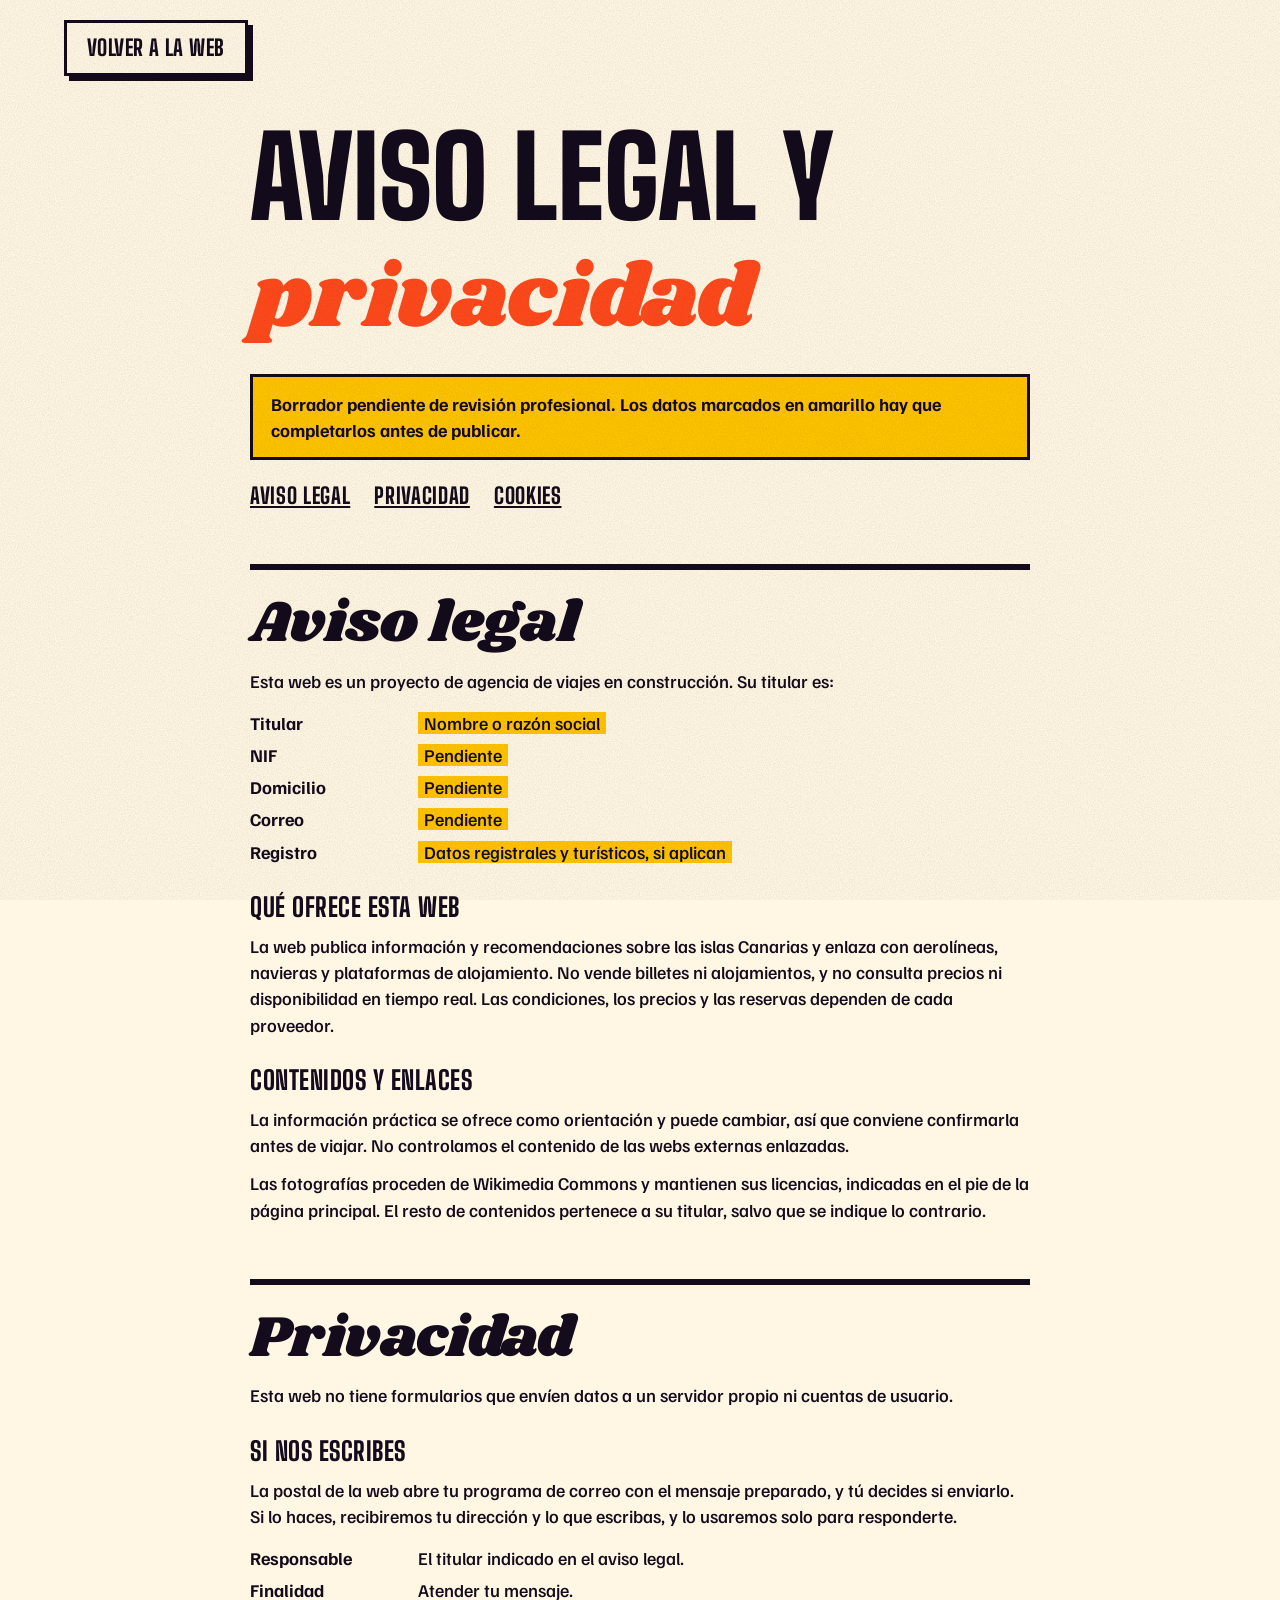
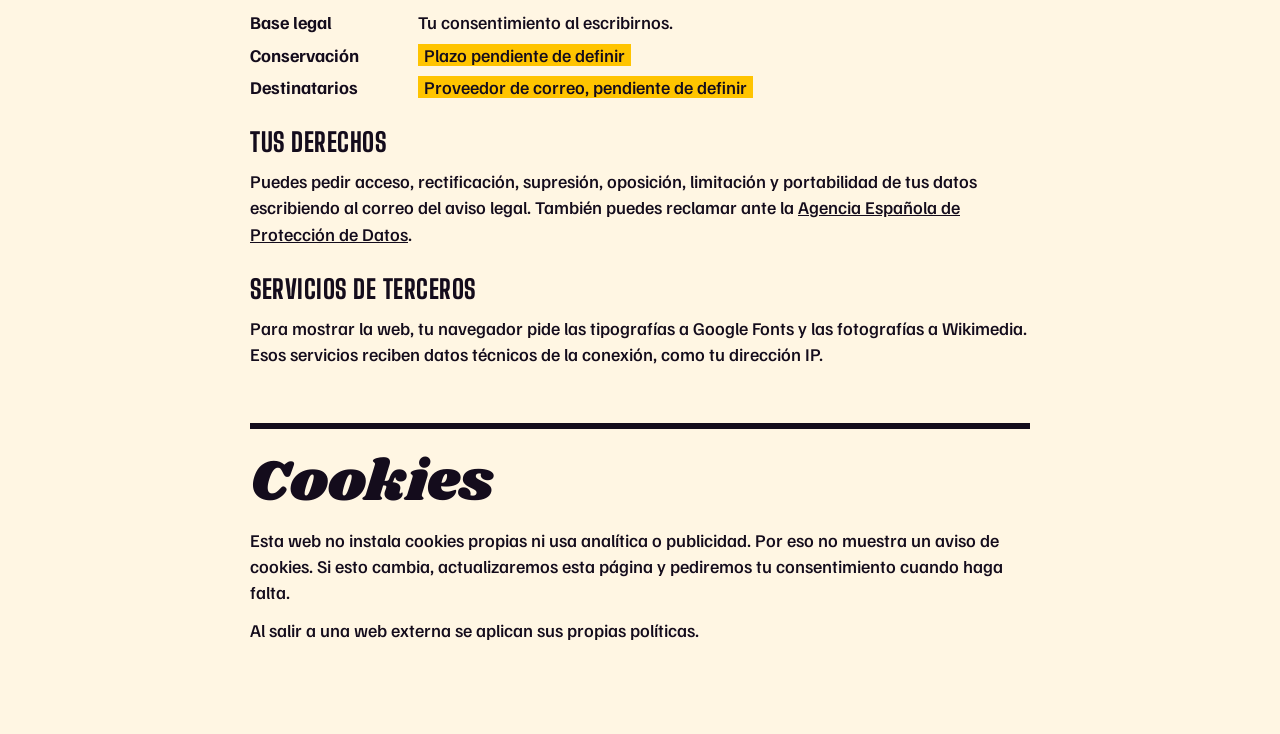
==== legal.html @ 8bdcc8be "Publicar web" ====
<!doctype html>
<html lang="es">
  <head>
    <meta charset="utf-8" />
    <meta name="viewport" content="width=device-width, initial-scale=1" />
    <meta name="theme-color" content="#ffc400" />
    <meta name="robots" content="noindex" />
    <meta name="description" content="Aviso legal, política de privacidad y uso de cookies de la web." />
    <title>Aviso legal y privacidad — Canarias</title>
    <link rel="preconnect" href="https://fonts.googleapis.com" />
    <link rel="preconnect" href="https://fonts.gstatic.com" crossorigin />
    <link href="https://fonts.googleapis.com/css2?family=Big+Shoulders+Display:wght@700;800;900&family=Familjen+Grotesk:wght@400;500;700&family=Shrikhand&display=swap" rel="stylesheet" />
    <link rel="stylesheet" href="styles.css" />
  </head>
  <body class="legal">
    <header class="legal-head">
      <a class="stamp-btn" href="index.html">Volver a la web</a>
    </header>

    <main class="legal-main">
      <h1>Aviso legal y <em>privacidad</em></h1>
      <p class="legal-draft">Borrador pendiente de revisión profesional. Los datos marcados en amarillo hay que completarlos antes de publicar.</p>

      <nav aria-label="En esta página">
        <ul class="legal-index">
          <li><a href="#aviso-legal">Aviso legal</a></li>
          <li><a href="#privacidad">Privacidad</a></li>
          <li><a href="#cookies">Cookies</a></li>
        </ul>
      </nav>

      <section id="aviso-legal">
        <h2>Aviso legal</h2>
        <p>Esta web es un proyecto de agencia de viajes en construcción. Su titular es:</p>
        <dl>
          <dt>Titular</dt><dd><mark>Nombre o razón social</mark></dd>
          <dt>NIF</dt><dd><mark>Pendiente</mark></dd>
          <dt>Domicilio</dt><dd><mark>Pendiente</mark></dd>
          <dt>Correo</dt><dd><mark>Pendiente</mark></dd>
          <dt>Registro</dt><dd><mark>Datos registrales y turísticos, si aplican</mark></dd>
        </dl>
        <h3>Qué ofrece esta web</h3>
        <p>La web publica información y recomendaciones sobre las islas Canarias y enlaza con aerolíneas, navieras y plataformas de alojamiento. No vende billetes ni alojamientos, y no consulta precios ni disponibilidad en tiempo real. Las condiciones, los precios y las reservas dependen de cada proveedor.</p>
        <h3>Contenidos y enlaces</h3>
        <p>La información práctica se ofrece como orientación y puede cambiar, así que conviene confirmarla antes de viajar. No controlamos el contenido de las webs externas enlazadas.</p>
        <p>Las fotografías proceden de Wikimedia Commons y mantienen sus licencias, indicadas en el pie de la página principal. El resto de contenidos pertenece a su titular, salvo que se indique lo contrario.</p>
      </section>

      <section id="privacidad">
        <h2>Privacidad</h2>
        <p>Esta web no tiene formularios que envíen datos a un servidor propio ni cuentas de usuario.</p>
        <h3>Si nos escribes</h3>
        <p>La postal de la web abre tu programa de correo con el mensaje preparado, y tú decides si enviarlo. Si lo haces, recibiremos tu dirección y lo que escribas, y lo usaremos solo para responderte.</p>
        <dl>
          <dt>Responsable</dt><dd>El titular indicado en el aviso legal.</dd>
          <dt>Finalidad</dt><dd>Atender tu mensaje.</dd>
          <dt>Base legal</dt><dd>Tu consentimiento al escribirnos.</dd>
          <dt>Conservación</dt><dd><mark>Plazo pendiente de definir</mark></dd>
          <dt>Destinatarios</dt><dd><mark>Proveedor de correo, pendiente de definir</mark></dd>
        </dl>
        <h3>Tus derechos</h3>
        <p>Puedes pedir acceso, rectificación, supresión, oposición, limitación y portabilidad de tus datos escribiendo al correo del aviso legal. También puedes reclamar ante la <a href="https://www.aepd.es/" target="_blank" rel="noreferrer">Agencia Española de Protección de Datos</a>.</p>
        <h3>Servicios de terceros</h3>
        <p>Para mostrar la web, tu navegador pide las tipografías a Google Fonts y las fotografías a Wikimedia. Esos servicios reciben datos técnicos de la conexión, como tu dirección IP.</p>
      </section>

      <section id="cookies">
        <h2>Cookies</h2>
        <p>Esta web no instala cookies propias ni usa analítica o publicidad. Por eso no muestra un aviso de cookies. Si esto cambia, actualizaremos esta página y pediremos tu consentimiento cuando haga falta.</p>
        <p>Al salir a una web externa se aplican sus propias políticas.</p>
      </section>
    </main>
  </body>
</html>
---- styles.css ----
:root {
  --ink: #140c1c;
  --paper: #fff6e3;
  --yellow: #ffc400;
  --red: #ff4a1c;
  --pink: #ff5fa2;
  --cobalt: #1438c8;
  --night: #2a0a4a;
  --display: "Shrikhand", Georgia, serif;
  --cond: "Big Shoulders Display", "Arial Narrow", Impact, sans-serif;
  --body: "Familjen Grotesk", "Helvetica Neue", Arial, sans-serif;
  --hand: "Gochi Hand", "Comic Sans MS", cursive;
  --u: min(1vw, 1.6svh);
  --header: 76px;
  --teeth: url("data:image/svg+xml,%3Csvg xmlns='http://www.w3.org/2000/svg' width='44' height='22'%3E%3Cpath d='M0 22 22 0l22 22z'/%3E%3C/svg%3E");
  --pinta: url("data:image/svg+xml,%3Csvg xmlns='http://www.w3.org/2000/svg' width='120' height='24'%3E%3Cpath d='M0 0h24L12 24zM24 24h24L36 0z'/%3E%3Ccircle cx='60' cy='12' r='9'/%3E%3Cpath d='M72 0h12v12H72zM84 12h12v12H84zM96 0h12v12H96zM108 12h12v12h-12z'/%3E%3C/svg%3E");
}

[data-isle="tenerife"] { --bg: #2a0a4a; --fg: #ffe9c7; --ac: #ff5a1f; --on-ac: #1c0632; }
[data-isle="gran-canaria"] { --bg: #ffc400; --fg: #0b2a8a; --ac: #c8170f; --on-ac: #fff6e3; }
[data-isle="lanzarote"] { --bg: #0d0b0b; --fg: #fff6e3; --ac: #dd2410; --on-ac: #fff6e3; }
[data-isle="fuerteventura"] { --bg: #f7b868; --fg: #3a1a06; --ac: #00706e; --on-ac: #fff6e3; }
[data-isle="la-palma"] { --bg: #0a1450; --fg: #f4f1ff; --ac: #ffd94a; --on-ac: #0a1450; }
[data-isle="la-gomera"] { --bg: #06703f; --fg: #f3ffd6; --ac: #ffa6df; --on-ac: #052e1b; }
[data-isle="el-hierro"] { --bg: #00b8aa; --fg: #04241f; --ac: #d4240f; --on-ac: #fff6e3; }
[data-isle="la-graciosa"] { --bg: #d9f7f1; --fg: #06406e; --ac: #d4145f; --on-ac: #fff6e3; }

*, *::before, *::after { box-sizing: border-box; }
html { scroll-behavior: smooth; -webkit-text-size-adjust: 100%; }
body { margin: 0; overflow-x: clip; background: var(--ink); color: var(--ink); font: 500 18px/1.45 var(--body); -webkit-font-smoothing: antialiased; }
body.menu-open { overflow: hidden; }
body::after { content: ""; position: fixed; z-index: 90; inset: 0; pointer-events: none; opacity: .09; background: url("data:image/svg+xml,%3Csvg xmlns='http://www.w3.org/2000/svg' width='220' height='220'%3E%3Cfilter id='n'%3E%3CfeTurbulence type='fractalNoise' baseFrequency='.85' numOctaves='2' stitchTiles='stitch'/%3E%3CfeColorMatrix values='0 0 0 0 0 0 0 0 0 0 0 0 0 0 0 0 0 0 1.4 -.4'/%3E%3C/filter%3E%3Crect width='220' height='220' filter='url(%23n)'/%3E%3C/svg%3E"); }
a { color: inherit; }
img { display: block; max-width: 100%; }
h1, h2, h3, p, ul, ol, dl, dd, figure, fieldset { margin: 0; padding: 0; }
ul, ol { list-style: none; }
fieldset { border: 0; min-width: 0; }
button, input, textarea { font: inherit; color: inherit; }
button { cursor: pointer; }
:focus-visible { outline: 3px solid currentColor; outline-offset: 3px; }
.defs { position: absolute; }
.sr { position: absolute; width: 1px; height: 1px; overflow: hidden; clip-path: inset(50%); white-space: nowrap; }
.skip { position: fixed; z-index: 100; top: 8px; left: 8px; padding: 10px 16px; background: var(--paper); transform: translateY(-200%); }
.skip:focus { transform: none; }

/* Botones */
.stamp-btn, .go { display: inline-flex; align-items: center; gap: 12px; padding: 14px 20px; border: 3px solid var(--ink); background: var(--paper); color: var(--ink); font: 800 22px/1 var(--cond); letter-spacing: .02em; text-transform: uppercase; text-decoration: none; box-shadow: 5px 5px 0 var(--ink); transition: transform .15s, box-shadow .15s; }
.stamp-btn:hover, .go:hover { transform: translate(-2px, -2px); box-shadow: 7px 7px 0 var(--ink); }
.stamp-btn:active, .go:active { transform: translate(5px, 5px); box-shadow: 0 0 0 var(--ink); }
.stamp-btn svg, .go svg { width: 22px; height: 22px; flex: none; }
.stamp-ink { background: var(--ink); color: var(--yellow); box-shadow: 5px 5px 0 var(--red); }
.stamp-ink:hover { box-shadow: 7px 7px 0 var(--red); }

/* Cabecera */
.site-header { position: fixed; z-index: 50; inset: 12px 16px auto; display: flex; align-items: center; justify-content: space-between; gap: 16px; pointer-events: none; }
.site-header > * { pointer-events: auto; }
.wordmark { display: flex; align-items: center; gap: 10px; padding: 8px 16px 8px 10px; background: var(--ink); color: var(--yellow); font: 800 20px/1 var(--cond); letter-spacing: .03em; text-transform: uppercase; text-decoration: none; }
.wordmark i { color: var(--pink); font-style: normal; }
.mark { width: 30px; height: 30px; flex: none; }
.main-nav { display: flex; align-items: center; background: var(--ink); color: var(--paper); font: 800 20px/1 var(--cond); letter-spacing: .03em; text-transform: uppercase; }
.main-nav a { padding: 15px 16px; text-decoration: none; transition: color .15s; }
.main-nav a:hover { color: var(--yellow); }
.main-nav .nav-cta { background: var(--pink); color: var(--ink); }
.main-nav .nav-cta:hover { background: var(--yellow); color: var(--ink); }
.menu-toggle { display: none; }

/* Portada */
.hero { position: relative; display: flex; flex-direction: column; height: 100svh; min-height: 790px; overflow: hidden; background: var(--yellow); isolation: isolate; }
.hero-rays { position: absolute; z-index: -1; top: 60%; left: 50%; width: 260vmax; height: 260vmax; margin: -130vmax 0 0 -130vmax; background: repeating-conic-gradient(var(--red) 0 7.5deg, transparent 7.5deg 15deg); animation: spin 140s linear infinite; }
.hero-copy { display: grid; justify-items: center; padding: calc(var(--header) + 4px) 24px 0; text-align: center; }
.banner { display: inline-block; padding: 7px 26px 8px; background: var(--ink); color: var(--paper); font: 800 19px/1 var(--cond); letter-spacing: .08em; text-transform: uppercase; clip-path: polygon(0 0, 100% 0, calc(100% - 13px) 50%, 100% 100%, 0 100%, 13px 50%); }
.hero h1 { display: grid; justify-items: center; margin-top: 6px; color: var(--paper); font-weight: 400; }
.h-a { font: 400 min(14.6vw, 21svh)/1 var(--display); text-shadow: 3px 3px 0 var(--ink), 6px 6px 0 var(--ink), 9px 9px 0 var(--cobalt); }
.h-b { margin-top: -.06em; padding: 0 .18em .04em; background: var(--ink); color: var(--yellow); font: 900 min(5.7vw, 8.4svh)/1 var(--cond); letter-spacing: .005em; text-transform: uppercase; transform: rotate(-1.4deg); }
.hero-sub { position: relative; z-index: 4; display: flex; align-items: center; justify-content: center; gap: 28px; max-width: 880px; margin-top: 16px; text-align: left; }
.hero-sub p { padding: 12px 16px; background: var(--paper); font-size: 18px; line-height: 1.3; box-shadow: 5px 5px 0 var(--ink); }
.hero-sub .stamp-btn { flex: none; background: var(--pink); }
.hero-sea { position: relative; flex: 1 1 0; min-height: 0; margin-top: 14px; background: var(--cobalt); }
.waves { position: absolute; inset: -16px 0 auto; height: 72px; overflow: hidden; pointer-events: none; }
.waves i { position: absolute; left: -60px; right: -60px; height: 32px; background: radial-gradient(circle at 30px 32px, var(--wave) 30px, transparent 31px) 0 0 / 60px 32px repeat-x; }
.waves i:nth-child(1) { --wave: var(--cobalt); top: 0; animation: swell 7s ease-in-out infinite alternate; }
.waves i:nth-child(2) { --wave: #2f58f0; top: 18px; animation: swell 5s ease-in-out infinite alternate-reverse; }
.waves i:nth-child(3) { --wave: var(--cobalt); top: 36px; animation: swell 9s ease-in-out infinite alternate; }
.map { position: absolute; z-index: 3; right: 2vw; bottom: 8px; display: block; width: min(96vw, max(145svh, 1120px)); overflow: visible; }
.hit { fill: transparent; }
.isle { outline: none; cursor: pointer; }
.isle-in { animation: bob 6s ease-in-out infinite alternate; animation-delay: calc(var(--d) * -.9s); }
.isle-shadow { fill: var(--ink); transform: translate(2px, 2.6px); }
.isle-rim { fill: var(--paper); stroke: var(--paper); stroke-width: 2.6; stroke-linejoin: round; }
.isle text { fill: var(--paper); font: 800 9.6px var(--cond); letter-spacing: .04em; text-transform: uppercase; paint-order: stroke; stroke: var(--ink); stroke-width: 2.4px; stroke-linejoin: round; transition: fill .15s; }
.isle image { filter: saturate(1.5) contrast(1.05); }
.isle:hover text, .isle:focus-visible text { fill: var(--yellow); }
.isle:hover .isle-rim, .isle:focus-visible .isle-rim { fill: var(--yellow); stroke: var(--yellow); }
.sea-note { position: absolute; left: 52%; top: 44px; color: var(--paper); font: 400 24px/1.05 var(--hand); transform: rotate(-4deg); opacity: .9; }

/* Cinta */
.ticker { position: relative; z-index: 2; overflow: hidden; padding: 12px 0; border-block: 6px solid var(--ink); background: var(--pink); }
.ticker-in { display: flex; align-items: center; gap: 30px; width: max-content; font: 900 58px/1 var(--cond); text-transform: uppercase; transform: translateX(var(--tick, 0)); will-change: transform; }
.ticker b { width: 110px; height: 22px; background: var(--ink); -webkit-mask: var(--pinta) 0 0 / auto 100% repeat-x; mask: var(--pinta) 0 0 / auto 100% repeat-x; }

/* Manifiesto */
.manifesto { position: relative; padding: 13vh 5vw 12vh; background: var(--paper); }
.mani-big { max-width: 1420px; font: 900 clamp(58px, 10.8vw, 178px)/.95 var(--cond); letter-spacing: -.005em; text-transform: uppercase; }
.mani-line { display: block; margin-top: .08em; }
.mani-big em { display: inline; color: var(--red); font: 400 .78em/1.15 var(--display); letter-spacing: 0; text-transform: none; }
.w { transition: opacity .25s; }
.w:not(.on) { opacity: .16; }
.pill { display: inline-block; width: 1.5em; height: .72em; margin: 0 .04em; overflow: hidden; border-radius: 1em; vertical-align: -.02em; }
.pill-b { width: 1.1em; transform: rotate(5deg); }
.pill img { width: 100%; height: 100%; object-fit: cover; }
.feels { display: grid; grid-template-columns: repeat(3, 1fr); gap: 26px; margin-top: 9vh; }
.feel { display: flex; align-items: flex-end; min-height: 250px; padding: 26px; font: 400 clamp(30px, 3vw, 44px)/1.08 var(--display); box-shadow: 9px 9px 0 var(--ink); }
.feel-a { background: #06703f; color: #f3ffd6; transform: rotate(-1.5deg); }
.feel-b { background: var(--yellow); color: var(--ink); transform: translateY(26px) rotate(1deg); }
.feel-c { background: var(--cobalt); color: var(--paper); transform: rotate(-.6deg); }
.mani-foot { display: flex; align-items: center; justify-content: space-between; gap: 40px; margin-top: 11vh; }
.mani-foot p { max-width: 720px; font-size: clamp(21px, 2vw, 28px); line-height: 1.3; }
.mani-foot .stamp-btn { flex: none; }

/* Carteles */
.islands { position: relative; background: var(--ink); }
.stage { position: relative; z-index: var(--z); --p: 0; background: transparent; }
.edge { position: absolute; z-index: 1; left: 0; right: 0; top: -21px; height: 22px; background: var(--bg); -webkit-mask: var(--teeth) 0 0 / 44px 22px repeat-x; mask: var(--teeth) 0 0 / 44px 22px repeat-x; }
.poster { position: relative; display: block; overflow: hidden; min-height: 100svh; background: var(--bg); color: var(--fg); }
.p-num { display: flex; flex-wrap: wrap; gap: 0 12px; font: 800 max(19px, calc(var(--u) * 1.6))/1.1 var(--cond); letter-spacing: .05em; text-transform: uppercase; }
.p-num span { color: var(--ac); }
.poster h3 { font-weight: 400; }
.p-tag { font: 400 max(25px, calc(var(--u) * 2.6))/1.08 var(--display); }
.facts { display: grid; gap: 10px; margin: calc(var(--u) * 1.3) 0 calc(var(--u) * 1.6); }
.facts li { font-size: max(17px, calc(var(--u) * 1.3)); line-height: 1.28; }
.facts b { display: block; color: var(--ac); font: 900 max(25px, calc(var(--u) * 2.2))/1.05 var(--cond); letter-spacing: .01em; text-transform: uppercase; }
.go { background: var(--ac); color: var(--on-ac); border-color: var(--fg); box-shadow: 5px 5px 0 var(--fg); font-size: max(19px, calc(var(--u) * 1.5)); }
.go:hover { box-shadow: 7px 7px 0 var(--fg); }
.go:active { box-shadow: 0 0 0 var(--fg); }
.p-actions { display: flex; flex-wrap: wrap; align-items: center; gap: 16px; }
.toy { padding: 13px 18px; border: 3px dashed var(--fg); background: transparent; color: var(--fg); font: 800 max(19px, calc(var(--u) * 1.5))/1 var(--cond); letter-spacing: .02em; text-transform: uppercase; transition: background .15s, color .15s; }
.toy:hover, .toy[aria-pressed="true"] { background: var(--fg); color: var(--bg); }
.p-hint { position: absolute; z-index: 3; font: 400 max(20px, calc(var(--u) * 1.7))/1 var(--hand); }

/* 1 Tenerife */
.arch, .sun, .postal, .scope, .bent, .pano { background: var(--ac); }
.p-tenerife .arch { position: absolute; right: 5vw; bottom: 0; width: 42%; height: 86%; overflow: hidden; border-radius: 50vw 50vw 0 0; box-shadow: 0 0 0 calc(var(--u) * .7) var(--bg), 0 0 0 calc(var(--u) * 1.1) var(--ac); }
.p-tenerife .arch img { width: 100%; height: 112%; object-fit: cover; object-position: 17% 50%; transform: translateY(calc(var(--p) * -10%)); }
.p-tenerife .p-head { position: absolute; z-index: 2; left: max(12vw, 150px); top: 14%; }
.p-tenerife h3 { color: var(--ac); font: 400 calc(var(--u) * 15.2)/1 var(--display); text-shadow: .03em .03em 0 var(--paper); }
.p-tenerife .p-body { position: absolute; z-index: 2; left: max(12vw, 150px); bottom: 6%; width: 34%; }
.alti { position: absolute; left: 3.4vw; top: 12%; bottom: 7%; width: 6vw; min-width: 76px; border-left: 4px solid var(--fg); font: 800 max(16px, calc(var(--u) * 1.15))/1 var(--cond); letter-spacing: .05em; text-transform: uppercase; }
.alti ol { position: absolute; inset: 0; }
.alti li { position: absolute; left: 12px; bottom: calc(var(--at) * 100%); transform: translateY(50%); }
.alti li::before { content: ""; position: absolute; left: -22px; top: 50%; width: 14px; height: 4px; background: var(--fg); }
.alti-mark { position: absolute; left: -4px; bottom: calc(var(--p) * 100%); padding: 5px 9px; background: var(--ac); color: var(--on-ac); font-size: max(20px, calc(var(--u) * 1.6)); white-space: nowrap; transform: translateY(50%); }

/* 2 Gran Canaria */
.p-gran-canaria .wheel-wrap { position: absolute; left: 58%; top: 52%; width: calc(var(--u) * 52); aspect-ratio: 1; transform: translate(-50%, -50%); }
.wheel { position: absolute; inset: 0; width: 100%; height: 100%; transform: rotate(calc(var(--p) * 300deg)); }
.w-a { fill: var(--ac); }
.w-b { fill: var(--fg); }
.w-c { fill: var(--paper); }
.sun { position: absolute; inset: 25%; overflow: hidden; border-radius: 50%; }
.sun img { width: 100%; height: 100%; object-fit: cover; object-position: 70% 100%; }
.p-gran-canaria .p-head { position: absolute; inset: 0; pointer-events: none; }
.p-gran-canaria .p-num { position: absolute; left: 4vw; top: calc(var(--header) + 10px); }
.p-gran-canaria .p-num span { color: var(--fg); }
.p-gran-canaria h3 { font: 400 calc(var(--u) * 13)/1 var(--display); text-shadow: .05em .05em 0 var(--paper); }
.p-gran-canaria h3 span { position: absolute; }
.p-gran-canaria h3 span:first-child { left: 7vw; top: calc(var(--header) + 40px); }
.p-gran-canaria h3 span:last-child { right: 6vw; top: 71%; }
.p-gran-canaria .p-body { position: absolute; left: 4vw; bottom: 5%; width: 24%; }
.p-gran-canaria .facts b { color: var(--ac); }
.p-side { position: absolute; right: 6vw; top: calc(var(--header) + 12px); width: 19%; font: 400 max(20px, calc(var(--u) * 1.7))/1.15 var(--hand); transform: rotate(2deg); }

/* 3 Lanzarote */
.lava { position: absolute; inset: 0; background: var(--ac); }
.lava img { position: absolute; inset: 0; width: 100%; height: 100%; object-fit: cover; object-position: 50% 62%; }
.lava-a { filter: grayscale(1) contrast(1.45) brightness(.82); mix-blend-mode: multiply; }
.lava-b { clip-path: circle(calc(var(--u) * 16) at var(--mx, 62%) var(--my, 52%)); filter: saturate(1.25); }
.p-lanzarote::after { content: ""; position: absolute; inset: 0; pointer-events: none; background: linear-gradient(0deg, rgba(13, 11, 11, .9), transparent 42%); }
.p-lanzarote .p-head { position: absolute; z-index: 2; left: 2.4vw; right: 2.4vw; top: calc(var(--header) - 4px); pointer-events: none; }
.p-lanzarote h3 { color: var(--paper); font: 900 min(22.6vw, 39svh)/.86 var(--cond); letter-spacing: -.01em; text-align: center; text-transform: uppercase; }
.p-lanzarote .p-num { justify-content: center; margin-top: 8px; }
.p-lanzarote .p-num span { color: var(--paper); }
.p-lanzarote .p-body { position: absolute; z-index: 2; left: 4vw; right: 7vw; bottom: 5%; display: grid; grid-template-columns: auto 1fr auto; align-items: end; gap: 34px; }
.big-year { grid-column: 1; grid-row: 1 / 3; color: var(--paper); font: 900 calc(var(--u) * 9.4)/.86 var(--cond); }
.big-year span { display: inline-block; margin: 0 .16em; color: var(--ac); font: 400 .5em/1 var(--display); }
.p-lanzarote .p-tag { grid-column: 2; }
.p-lanzarote .facts { grid-column: 2; grid-template-columns: 1fr 1fr; margin: 0; }
.p-lanzarote .facts b { color: var(--paper); }
.p-lanzarote .go { grid-column: 3; grid-row: 1 / 3; align-self: end; }
.p-lanzarote .p-hint { right: 7vw; top: 57%; color: var(--paper); transform: rotate(-3deg); }

/* 4 Fuerteventura */
.p-fuerteventura { background: linear-gradient(180deg, #ffe08a, var(--bg) 62%); }
.p-fuerteventura .p-head { position: absolute; z-index: 2; left: 3vw; right: 3vw; top: calc(var(--header) + 12px); }
.p-fuerteventura h3 { color: var(--ac); font: 400 min(11vw, 21svh)/1.1 var(--display); text-align: left; white-space: nowrap; }
.p-fuerteventura h3 span { display: inline-block; transform: translateX(calc(var(--w, 0) * var(--o) * 4vw)) rotate(calc(var(--w, 0) * var(--o) * 8deg)); }
.p-fuerteventura .postal { position: absolute; z-index: 2; left: 6vw; top: 38%; width: 42%; aspect-ratio: 16 / 10; padding: calc(var(--u) * .8); background: var(--paper); box-shadow: calc(var(--u) * .7) calc(var(--u) * .7) 0 var(--fg); transform: rotate(-3deg); }
.p-fuerteventura .postal img { width: 100%; height: 100%; object-fit: cover; filter: saturate(2.2) contrast(1.15); }
.p-fuerteventura .p-body { position: absolute; z-index: 3; right: 7vw; top: 37%; width: 37%; }
.p-fuerteventura .facts b { color: var(--ac); }
.dune { position: absolute; left: 0; width: 100%; bottom: 0; }
.dune.d3 { height: 44%; fill: #eb9a44; transform: translateX(calc(var(--p) * -3%)) scaleX(1.1); }
.dune.d2 { height: 30%; fill: #d9772b; transform: translateX(calc(var(--p) * 3%)) scaleX(1.1); }
.dune.d1 { z-index: 2; height: 16%; fill: var(--fg); }
.p-fuerteventura .p-hint { right: 7vw; bottom: 3%; z-index: 3; color: var(--paper); transform: rotate(-2deg); }

/* 5 La Palma */
.p-la-palma { transition: background .6s; }
.stars { position: absolute; inset: 0; width: 100%; height: 100%; fill: #fff; opacity: .55; transition: opacity .6s; }
.stars .twinkle { animation: twinkle 3.5s ease-in-out infinite alternate; }
.scope { position: absolute; z-index: 1; left: 4vw; top: 53%; width: calc(var(--u) * 42); aspect-ratio: 1; overflow: hidden; border-radius: 50%; box-shadow: 0 0 0 calc(var(--u) * .8) var(--ac), 0 0 0 calc(var(--u) * 2.2) var(--bg), 0 0 0 calc(var(--u) * 2.6) var(--ac); transform: translateY(-50%); transition: filter .6s, opacity .6s; }
.scope img { width: 100%; height: 100%; object-fit: cover; transform: scale(calc(1.25 - var(--p) * .25)); }
.p-la-palma .p-head { position: absolute; z-index: 2; right: 7vw; top: calc(var(--header) + 24px); left: 49%; }
.p-la-palma h3 { color: var(--ac); font: 400 calc(var(--u) * 9.6)/1 var(--display); white-space: nowrap; }
.p-la-palma .p-num span { color: var(--fg); }
.p-la-palma .p-body { position: absolute; z-index: 2; right: 7vw; left: 49%; top: 43%; }
.night { background: #02030f; }
.night .stars { opacity: 1; }
.night .scope { opacity: .1; filter: grayscale(1); }

/* 6 La Gomera */
.trunks { position: absolute; top: 0; bottom: 0; right: 0; display: grid; grid-template-columns: repeat(4, 1fr); gap: calc(var(--u) * 1); width: 56%; padding-right: 1vw; }
.trunks i { display: block; height: 118%; background: var(--img) 50% 50% / auto 118% no-repeat; }
.trunks i:nth-child(1) { background-position: 24% 50%; margin-top: 7vh; transform: translateY(calc(var(--p) * -14%)); }
.trunks i:nth-child(2) { background-position: 42% 50%; margin-top: -8vh; transform: translateY(calc(var(--p) * -3%)); }
.trunks i:nth-child(3) { background-position: 58% 50%; margin-top: 5vh; transform: translateY(calc(var(--p) * -17%)); }
.trunks i:nth-child(4) { background-position: 76% 50%; margin-top: -5vh; transform: translateY(calc(var(--p) * -6%)); }
.p-la-gomera .p-head { position: absolute; z-index: 2; left: 4vw; top: calc(var(--header) + 20px); }
.p-la-gomera h3 { color: var(--ac); font: 400 calc(var(--u) * 13.2)/1 var(--display); white-space: nowrap; text-shadow: .03em .03em 0 #052e1b; }
.p-la-gomera .p-body { position: absolute; z-index: 2; left: 4vw; bottom: 5%; width: 38%; }
.whistle { display: block; width: 100%; height: calc(var(--u) * 3.6); min-height: 30px; margin-top: 14px; overflow: visible; }
.whistle path { fill: none; stroke: var(--ac); stroke-width: 4; stroke-linecap: round; stroke-linejoin: round; vector-effect: non-scaling-stroke; stroke-dasharray: 1; stroke-dashoffset: 0; }
.whistle.play path { animation: draw 1.4s linear; }
.toy-note { margin-top: 6px; font-size: max(15px, calc(var(--u) * 1.05)); line-height: 1.25; opacity: .86; }

/* 7 El Hierro */
.meridian { position: absolute; top: 0; bottom: 0; left: 48%; width: 5px; background: var(--ac); }
.meridian span { position: absolute; right: 12px; top: 35%; color: var(--fg); writing-mode: vertical-rl; transform: rotate(180deg); font: 800 max(18px, calc(var(--u) * 1.4))/1 var(--cond); letter-spacing: .05em; text-transform: uppercase; white-space: nowrap; }
.bent { position: absolute; right: -6vw; top: 12%; bottom: -3%; width: 54%; overflow: hidden; transform: skewX(-10deg); }
.bent img { width: 130%; height: 100%; max-width: none; margin-left: -15%; object-fit: cover; object-position: 50% 40%; transform: skewX(10deg); }
.p-el-hierro .p-head { position: absolute; z-index: 2; left: 4vw; top: calc(var(--header) + 16px); }
.p-el-hierro h3 { color: var(--paper); font: 400 calc(var(--u) * 13.6)/1 var(--display); white-space: nowrap; text-shadow: .04em .04em 0 var(--fg); transform-origin: 0 100%; transform: skewX(calc(-12deg + var(--gust, 0) * 14deg)); transition: transform .2s; }
.p-el-hierro .p-body { position: absolute; z-index: 2; left: 4vw; bottom: 5%; width: 39%; }
.p-el-hierro .p-num span, .p-el-hierro .facts b { color: var(--fg); }

/* 8 La Graciosa */
.pano { position: absolute; top: 0; left: 0; right: 0; height: 46%; overflow: hidden; }
.pano img { width: 100%; height: 124%; object-fit: cover; object-position: 50% 62%; transform: translateY(calc(var(--p) * -16%)); }
.p-la-graciosa .p-head { position: absolute; z-index: 2; left: 4vw; right: 4vw; top: 33%; }
.p-la-graciosa .p-num { position: absolute; left: 0; top: -44px; padding: 6px 10px; background: var(--paper); }
.p-la-graciosa .p-num span { color: var(--ac); }
.p-la-graciosa h3 { color: var(--ac); font: 400 calc(var(--u) * 13.4)/1 var(--display); white-space: nowrap; text-shadow: .03em .03em 0 var(--fg); }
.p-la-graciosa .p-body { position: absolute; z-index: 2; left: 4vw; right: 7vw; top: 64%; display: grid; grid-template-columns: 1fr 1.1fr auto; align-items: start; gap: 40px; }
.zeros { width: 100%; border-collapse: collapse; font: 800 max(21px, calc(var(--u) * 1.65))/1.1 var(--cond); letter-spacing: .02em; text-transform: uppercase; }
.zeros th { padding: 4px 0; font-weight: 800; text-align: left; }
.zeros td { padding: 4px 0; color: var(--ac); text-align: right; }
.zeros tr { border-bottom: 3px dotted var(--fg); }
.track { position: absolute; left: 0; right: 0; bottom: 4.4%; height: 5px; background: repeating-linear-gradient(90deg, #d8a860 0 28px, transparent 28px 44px); color: var(--fg); }
.bike { position: absolute; left: calc(var(--p) * 92%); bottom: 2px; width: calc(var(--u) * 5.6); min-width: 58px; height: auto; }

/* Riel de islas */
.rail { position: fixed; z-index: 40; right: 10px; top: 50%; display: grid; gap: 2px; padding: 6px; background: var(--ink); opacity: 0; visibility: hidden; transform: translateY(-50%); transition: opacity .25s, visibility .25s; }
.rail.show { opacity: 1; visibility: visible; }
.rail a { position: relative; display: grid; place-items: center; width: 40px; height: 40px; color: var(--paper); }
.rail svg { width: 28px; height: 28px; fill: currentColor; }
.rail span { position: absolute; right: 100%; padding: 6px 10px; background: var(--ink); font: 800 18px/1 var(--cond); letter-spacing: .03em; text-transform: uppercase; white-space: nowrap; opacity: 0; pointer-events: none; }
.rail a:hover span, .rail a:focus-visible span { opacity: 1; }
.rail a[aria-current] { background: var(--paper); color: var(--ink); }

/* Libreta */
.notebook { position: relative; z-index: 9; display: grid; grid-template-columns: 1fr 1.5fr; gap: 5vw; align-items: center; padding: 14vh 5vw; background: var(--pink); }
.notebook::before { content: ""; position: absolute; left: 0; right: 0; top: -21px; height: 22px; background: var(--pink); -webkit-mask: var(--teeth) 0 0 / 44px 22px repeat-x; mask: var(--teeth) 0 0 / 44px 22px repeat-x; }
.nb-copy h2 { font: 900 clamp(56px, 7.4vw, 124px)/.92 var(--cond); text-transform: uppercase; }
.nb-copy h2 em { display: block; margin-top: .08em; color: var(--paper); font: 400 .72em/1.05 var(--display); text-shadow: 3px 3px 0 var(--ink); text-transform: none; }
.nb-copy > p { max-width: 460px; margin-top: 22px; font-size: 21px; line-height: 1.32; }
.nb-copy .nb-scrawl { margin-top: 18px; font: 400 30px/1 var(--hand); transform: rotate(-3deg); }
.nb-tabs { display: grid; grid-template-columns: repeat(4, 1fr); gap: 4px; padding: 0 14px; }
.nb-tabs button { padding: 12px 10px 9px; border: 0; background: var(--bg); color: var(--fg); font: 800 19px/1 var(--cond); letter-spacing: .02em; text-transform: uppercase; transform: translateY(6px); transition: transform .15s; }
.nb-tabs button:hover { transform: translateY(2px); }
.nb-tabs button[aria-selected="true"] { transform: none; box-shadow: inset 0 -5px 0 var(--ac); }
.nb-page { position: relative; padding: 34px 40px 36px 74px; background: var(--paper) repeating-linear-gradient(transparent 0 37px, rgba(20, 38, 200, .16) 37px 39px); box-shadow: 12px 12px 0 var(--ink); }
.nb-page::before { content: ""; position: absolute; left: 22px; top: 0; bottom: 0; width: 18px; background: radial-gradient(circle at 9px 16px, var(--ink) 8px, transparent 9px) 0 0 / 18px 42px repeat-y; }
.nb-head { display: flex; align-items: center; justify-content: space-between; gap: 20px; }
.nb-head h3 { color: var(--ac); font: 400 clamp(44px, 5vw, 76px)/1.05 var(--display); -webkit-text-stroke: 1px var(--ink); }
.nb-head svg { width: 88px; height: 88px; flex: none; fill: var(--bg); stroke: var(--ink); stroke-width: 1.4; overflow: visible; }
.nb-page dl { display: grid; grid-template-columns: 150px 1fr; gap: 12px 18px; margin: 16px 0 24px; }
.nb-page dt { font: 800 21px/1.25 var(--cond); letter-spacing: .03em; text-transform: uppercase; }
.nb-page dd { font: 400 24px/1.2 var(--hand); }
.nb-page .go { --fg: var(--ink); background: var(--yellow); color: var(--ink); border-color: var(--ink); box-shadow: 5px 5px 0 var(--ink); }

/* Postal */
.closing { position: relative; z-index: 9; display: grid; grid-template-columns: 1fr 1.4fr; gap: 5vw; align-items: center; padding: 16vh 5vw 14vh; background: var(--cobalt); color: var(--paper); }
.closing::before { content: ""; position: absolute; left: 0; right: 0; top: -21px; height: 22px; background: var(--cobalt); -webkit-mask: var(--teeth) 0 0 / 44px 22px repeat-x; mask: var(--teeth) 0 0 / 44px 22px repeat-x; }
.closing h2 { font: 900 clamp(60px, 8vw, 136px)/.9 var(--cond); text-transform: uppercase; }
.closing h2 em { color: var(--yellow); font: 400 .96em/1 var(--display); text-transform: none; }
.closing-copy p { max-width: 460px; margin-top: 22px; font-size: 21px; line-height: 1.32; }
.postcard { display: grid; grid-template-columns: 1.2fr 1fr; gap: 0; padding: 26px; background: var(--paper); color: var(--ink); box-shadow: 12px 12px 0 var(--ink); transform: rotate(1.2deg); }
.pc-left { display: flex; flex-direction: column; gap: 12px; padding-right: 26px; border-right: 3px solid var(--ink); }
.pc-from { font: 800 19px/1.1 var(--cond); letter-spacing: .03em; text-transform: uppercase; }
.pc-left textarea { flex: 1; width: 100%; min-height: 230px; padding: 0; border: 0; resize: none; outline: none; background: repeating-linear-gradient(transparent 0 36px, var(--ink) 36px 37px); font: 400 27px/37px var(--hand); }
.pc-left textarea:focus-visible { box-shadow: 0 0 0 3px var(--cobalt); }
.pc-left textarea::placeholder { color: #6d6474; }
.pc-right { display: grid; gap: 14px; justify-items: start; padding-left: 26px; }
.pc-stamp { justify-self: end; display: grid; justify-items: center; width: 112px; padding: 10px; background: var(--bg); color: var(--fg); font: 800 15px/1 var(--cond); letter-spacing: .04em; text-align: center; text-transform: uppercase; outline: 3px dotted var(--ink); outline-offset: -2px; transform: rotate(3deg); }
.pc-stamp svg { width: 66px; height: 66px; margin-bottom: 6px; fill: var(--ac); }
.pc-right legend { padding: 0; font: 800 19px/1 var(--cond); letter-spacing: .03em; text-transform: uppercase; }
.pc-chips { display: flex; flex-wrap: wrap; gap: 6px; margin-top: 8px; }
.pc-chips label { position: relative; cursor: pointer; }
.pc-chips input { position: absolute; inset: 0; margin: 0; opacity: 0; cursor: pointer; }
.pc-chips span { display: block; padding: 7px 10px; border: 2px solid var(--ink); font: 800 17px/1 var(--cond); letter-spacing: .02em; text-transform: uppercase; }
.pc-chips input:checked + span { background: var(--bg); color: var(--fg); box-shadow: 3px 3px 0 var(--ink); }
.pc-chips input:focus-visible + span { outline: 3px solid var(--cobalt); outline-offset: 2px; }
.pc-note { font-size: 15px; line-height: 1.25; }

/* Pie */
.site-footer { position: relative; z-index: 9; padding: 7vh 4vw 40px; background: var(--ink); color: var(--paper); }
.no-name { color: var(--yellow); font: 400 clamp(64px, 14.4vw, 260px)/.98 var(--display); }
.foot-row { display: flex; flex-wrap: wrap; justify-content: space-between; gap: 12px 30px; margin-top: 34px; padding-top: 16px; border-top: 3px solid var(--paper); font-size: 18px; }
.credits { margin-top: 14px; font-size: 16px; }
.credits summary { cursor: pointer; }
.credits p { max-width: 760px; margin: 12px 0; }
.credits ul { display: grid; gap: 4px; }

/* Página legal */
.legal { background: var(--paper); }
.legal-head { padding: 20px 5vw 0; }
.legal-main { max-width: 820px; margin: 0 auto; padding: 48px 20px 90px; }
.legal-main h1 { font: 900 clamp(56px, 9vw, 112px)/.95 var(--cond); text-transform: uppercase; }
.legal-main h1 em { color: var(--red); font: 400 .8em/1.1 var(--display); text-transform: none; }
.legal-draft { margin-top: 24px; padding: 14px 18px; border: 3px solid var(--ink); background: var(--yellow); font-weight: 700; }
.legal-index { display: flex; flex-wrap: wrap; gap: 8px 24px; margin-top: 24px; font: 800 22px/1.1 var(--cond); letter-spacing: .03em; text-transform: uppercase; }
.legal-main section { margin-top: 56px; padding-top: 22px; border-top: 6px solid var(--ink); scroll-margin-top: 12px; }
.legal-main h2 { font: 400 clamp(38px, 6vw, 58px)/1.1 var(--display); }
.legal-main h3 { margin-top: 28px; font: 800 26px/1.1 var(--cond); letter-spacing: .02em; text-transform: uppercase; }
.legal-main section p { margin-top: 12px; }
.legal-main dl { display: grid; grid-template-columns: 150px 1fr; gap: 6px 18px; margin-top: 16px; }
.legal-main dt { font-weight: 700; }
.legal-main mark { padding: 0 6px; background: var(--yellow); color: var(--ink); }

/* Pasaje */
.ticket { width: min(860px, calc(100% - 24px)); max-width: none; max-height: calc(100dvh - 24px); padding: 0; overflow: visible; border: 0; background: transparent; color: var(--ink); }
.ticket[open] { display: grid; grid-template-columns: 200px 1fr; animation: deal .3s cubic-bezier(.2, 1.3, .4, 1); }
.ticket::backdrop { background: color-mix(in srgb, var(--ink) 80%, transparent); }
.ticket-close { position: absolute; z-index: 2; right: -6px; top: -6px; display: grid; place-items: center; width: 46px; height: 46px; padding: 0; border: 3px solid var(--ink); background: var(--yellow); color: var(--ink); box-shadow: 3px 3px 0 var(--ink); }
.ticket-close svg { width: 22px; height: 22px; }
.ticket-stub { position: relative; display: flex; flex-direction: column; justify-content: space-between; gap: 20px; padding: 24px 22px; background: var(--bg); color: var(--fg); -webkit-mask: radial-gradient(circle at 100% 12px, transparent 8px, #000 9px) 0 -12px / 100% 32px; mask: radial-gradient(circle at 100% 12px, transparent 8px, #000 9px) 0 -12px / 100% 32px; }
.ticket-stub p { font: 800 24px/1 var(--cond); letter-spacing: .04em; text-transform: uppercase; writing-mode: vertical-rl; transform: rotate(180deg); }
.ticket-stub svg { width: 100%; height: auto; aspect-ratio: 1; fill: var(--ac); }
.ticket-main { min-width: 0; max-height: calc(100dvh - 24px); overflow: auto; padding: 28px 34px 26px; background: var(--paper); }
.ticket-to { font: 800 20px/1 var(--cond); letter-spacing: .05em; text-transform: uppercase; }
.ticket h2 { margin-top: 2px; font: 400 clamp(46px, 7vw, 76px)/1.1 var(--display); color: var(--ink); }
.ticket-intro { margin-top: 4px; font-size: 18px; line-height: 1.3; }
.ticket-tabs { display: flex; gap: 6px; margin-top: 18px; border-bottom: 4px solid var(--ink); }
.ticket-tab { flex: 1; padding: 11px 8px 9px; border: 0; background: transparent; font: 800 21px/1 var(--cond); letter-spacing: .03em; text-transform: uppercase; }
.ticket-tab[aria-selected="true"] { background: var(--ink); color: var(--paper); }
.ticket-panel { padding-top: 12px; }
.rows { display: grid; gap: 8px; }
.row { display: flex; align-items: center; justify-content: space-between; gap: 16px; padding: 12px 14px; border: 3px solid var(--ink); text-decoration: none; transition: background .15s, color .15s; }
.row:hover { background: var(--ink); color: var(--paper); }
.row b { display: block; font: 900 28px/1 var(--cond); letter-spacing: .01em; }
.row small { display: block; margin-top: 3px; font-size: 16px; line-height: 1.25; }
.row strong { flex: none; font: 800 19px/1 var(--cond); letter-spacing: .03em; text-transform: uppercase; }
.ticket-source { margin-top: 12px; font-size: 15px; line-height: 1.3; }

@keyframes spin { to { transform: rotate(360deg); } }
@keyframes swell { to { transform: translateX(46px); } }
@keyframes bob { to { transform: translateY(-1.6px) rotate(.5deg); } }
@keyframes twinkle { to { opacity: .2; } }
@keyframes draw { from { stroke-dashoffset: 1; } to { stroke-dashoffset: 0; } }
@keyframes deal { from { transform: translateY(30px) rotate(-3deg); opacity: 0; } }

@media (max-width: 1250px) {
  .hero-sub { justify-self: start; max-width: 66vw; }
  .sea-note { display: none; }
}

/* Con pantalla ancha y alta los carteles se apilan; si no, fluyen uno tras otro */
@media (min-width: 1000px) and (min-height: 640px) {
  .stage { height: 235svh; margin-bottom: -100svh; }
  .stage:last-of-type { height: 135svh; margin-bottom: 0; }
  .poster { position: sticky; top: 0; height: 100svh; min-height: 0; }
}

@media (max-width: 999px), (max-height: 639px) {
  .site-header { inset: 8px 10px auto; }
  .wordmark { font-size: 18px; }
  .menu-toggle { position: relative; z-index: 2; display: grid; place-content: center; gap: 7px; width: 48px; height: 48px; padding: 0; border: 0; background: var(--ink); }
  .menu-toggle span { display: block; width: 26px; height: 4px; background: var(--yellow); transition: transform .2s; }
  .menu-toggle[aria-expanded="true"] span:first-child { transform: translateY(5.5px) rotate(45deg); }
  .menu-toggle[aria-expanded="true"] span:last-child { transform: translateY(-5.5px) rotate(-45deg); }
  .main-nav { position: fixed; inset: 0; display: none; flex-direction: column; align-items: stretch; justify-content: center; padding: 80px 20px 30px; background: var(--red); color: var(--ink); font-size: clamp(46px, 13vw, 92px); line-height: .95; }
  .main-nav.open { display: flex; }
  .main-nav a { padding: 12px 0; }
  .main-nav .nav-cta { margin-top: 12px; padding: 12px 16px; background: var(--ink); color: var(--yellow); }

  .hero { height: auto; }
  .h-a { font-size: 19.4vw; }
  .h-b { padding: 0 .12em .04em; font-size: 7.3vw; white-space: nowrap; }
  .hero-sub { flex-direction: column; align-items: center; gap: 18px; }
  .hero-sea { flex: none; padding: 44px 8px 18px; }
  .map { position: relative; right: auto; bottom: auto; width: 100%; }
  .isle text { font-size: 13px; }
  .sea-note { display: none; }

  .poster { display: flex; flex-direction: column; gap: 22px; padding: 96px 20px 44px; --u: 1.2px; }
  .poster > * { position: relative !important; inset: auto !important; left: auto !important; right: auto !important; top: auto !important; bottom: auto !important; width: 100% !important; transform: none; }
  .poster h3 { font-size: 16.5vw !important; line-height: 1.08 !important; white-space: normal !important; transform: none; }
  .p-head { order: 1; }
  .poster figure, .wheel-wrap, .trunks, .pano { order: 2; }
  .p-body { order: 3; }
  .p-side, .p-hint { order: 4; }
  .facts { margin: 14px 0 18px; }

  .alti { display: none; }
  .p-tenerife .arch { height: 112vw; max-height: 560px; }
  .p-tenerife .arch img { height: 100%; transform: none; }
  .p-gran-canaria { padding-bottom: 44px; }
  .p-gran-canaria .wheel-wrap { width: 100% !important; aspect-ratio: 1; transform: none; }
  .p-gran-canaria .p-head { pointer-events: auto; }
  .p-gran-canaria .p-num { position: static; max-width: none; }
  .p-gran-canaria h3 span { position: static; display: block; }
  .p-lanzarote { min-height: 0; padding-top: 110px; }
  .p-lanzarote > .lava { position: absolute !important; inset: 0 !important; height: 100%; }
  .lava-b { clip-path: circle(130px at var(--mx, 62%) var(--my, 52%)); }
  .p-lanzarote h3 { font-size: 22vw !important; line-height: .9 !important; mix-blend-mode: normal; text-align: left; text-shadow: 3px 3px 0 var(--ink); }
  .p-lanzarote .p-num { justify-content: flex-start; }
  .p-lanzarote::after { background: rgba(13, 11, 11, .4); }
  .p-lanzarote .p-head, .p-lanzarote .p-body, .p-lanzarote .p-hint { z-index: 2; }
  .p-lanzarote .p-body { display: block; margin-top: 44vw; }
  .big-year { font-size: 22vw; }
  .p-lanzarote .facts { grid-template-columns: 1fr; }
  .p-fuerteventura { padding-bottom: 96px; }
  .p-fuerteventura h3 { font-size: 11.6vw !important; white-space: nowrap !important; text-align: left; }
  .p-fuerteventura .postal { padding: 8px; box-shadow: 8px 8px 0 var(--fg); }
  .p-fuerteventura .dune { position: absolute !important; bottom: 0 !important; left: 0 !important; width: 100% !important; }
  .p-fuerteventura .dune.d3 { height: 90px; }
  .p-fuerteventura .dune.d2 { height: 70px; }
  .p-fuerteventura .dune.d1 { height: 40px; }
  .p-fuerteventura .p-hint { display: none; }
  .p-la-palma .stars { position: absolute !important; inset: 0 !important; height: 100%; }
  .p-la-palma .scope { width: min(100%, 460px) !important; align-self: center; box-shadow: 0 0 0 6px var(--ac), 0 0 0 16px var(--bg), 0 0 0 20px var(--ac); margin: 12px 0; }
  .p-la-gomera .trunks { height: 104vw; max-height: 520px; overflow: hidden; padding: 0; gap: 6px; margin: 0 -20px; width: calc(100% + 40px) !important; }
  .trunks i { transform: none !important; }
  .whistle { height: 40px; }
  .meridian { display: none; }
  .p-el-hierro .bent { width: calc(100% + 40px) !important; margin-left: -20px; height: 92vw; max-height: 520px; }
  .bent img { width: 100%; margin-left: 0; transform: none; }
  .p-el-hierro h3 { transform-origin: 0 100%; transform: skewX(calc(-10deg + var(--gust, 0) * 10deg)); }
  .pano { height: 62vw; max-height: 420px; margin: 0 -20px; width: calc(100% + 40px) !important; }
  .pano img { height: 100%; transform: none; }
  .p-la-graciosa { padding-bottom: 118px; }
  .p-la-graciosa .p-num { position: static; background: none; padding: 0; }
  .p-la-graciosa .p-body { display: block; }
  .zeros { margin: 16px 0 22px; }
  .p-la-graciosa .track { position: absolute !important; bottom: 58px !important; left: 0 !important; right: 0 !important; }
  .bike { width: 58px; }

  .rail { top: auto; bottom: 0; left: 0; right: 0; display: flex; justify-content: space-between; padding: 3px 4px; transform: none; }
  .rail a { width: auto; flex: 1; height: 42px; }
  .rail span { display: none; }

  .feels, .notebook, .closing, .postcard { grid-template-columns: 1fr; }
  .feel { min-height: 170px; }
  .feel-b { transform: rotate(1deg); }
  .mani-foot { flex-direction: column; align-items: flex-start; }
  .notebook { gap: 44px; }
  .closing { gap: 40px; padding-bottom: 12vh; }
  .pc-left { padding: 0 0 18px; border-right: 0; border-bottom: 3px solid var(--ink); }
  .pc-left textarea { min-height: 188px; }
  .pc-right { padding: 18px 0 0; }
}

@media (max-width: 640px) {
  body { font-size: 17px; }
  .wordmark span { font-size: 16px; }
  .banner { font-size: 15px; }
  .ticker-in { font-size: 40px; }
  .ticker b { width: 76px; height: 16px; }
  .manifesto { padding: 76px 20px 72px; }
  .mani-big { font-size: min(58px, 14vw); }
  .notebook, .closing { padding: 80px 20px; }
  .nb-tabs { grid-template-columns: repeat(3, 1fr); gap: 3px; padding: 0 4px; }
  .nb-tabs button { font-size: 17px; padding: 10px 4px 8px; }
  .nb-page { padding: 24px 18px 26px 42px; }
  .nb-page::before { left: 10px; width: 16px; background-size: 16px 42px; }
  .nb-head { flex-wrap: wrap; gap: 4px 10px; }
  .nb-head h3 { font-size: min(44px, 9vw); }
  .nb-head svg { width: 58px; height: 58px; }
  .nb-page dl { grid-template-columns: 1fr; gap: 0; }
  .nb-page dd { margin-bottom: 12px; }
  .postcard { padding: 18px; transform: none; box-shadow: 8px 8px 0 var(--ink); }
  .no-name { font-size: 19.5vw; }
  .ticket[open] { grid-template-columns: 1fr; }
  .ticket-stub { display: none; }
  .ticket-main { padding: 22px 18px; }
  .ticket-tab { font-size: 18px; padding: 10px 4px 8px; }
  .row { flex-wrap: wrap; gap: 6px; }
  .legal-main dl { grid-template-columns: 1fr; gap: 0; }
  .legal-main dd { margin-bottom: 10px; }
}

@media (max-width: 359px) {
  .nb-tabs { grid-template-columns: repeat(2, 1fr); }
  .nb-page { padding-right: 12px; }
}

@media (prefers-reduced-motion: reduce) {
  html { scroll-behavior: auto; }
  *, *::before, *::after { animation: none !important; transition: none !important; }
  .w:not(.on) { opacity: 1; }
}
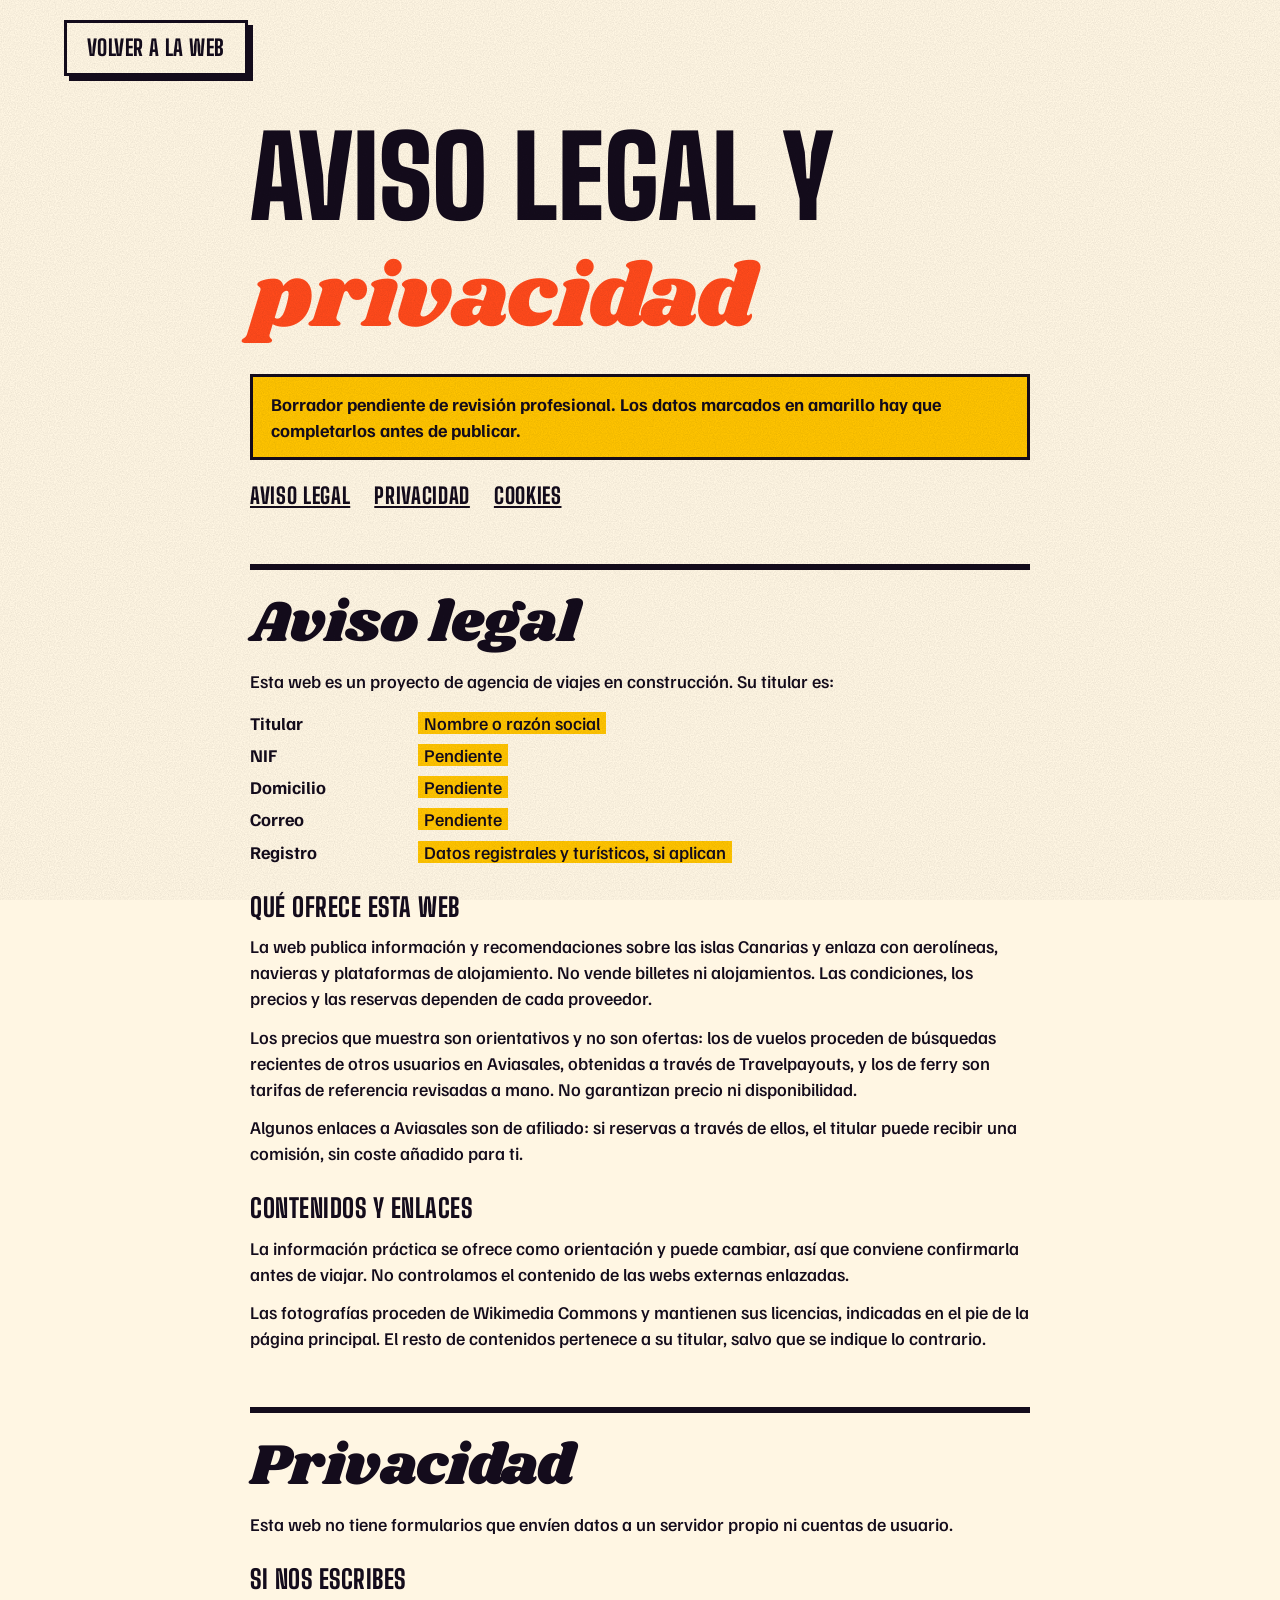
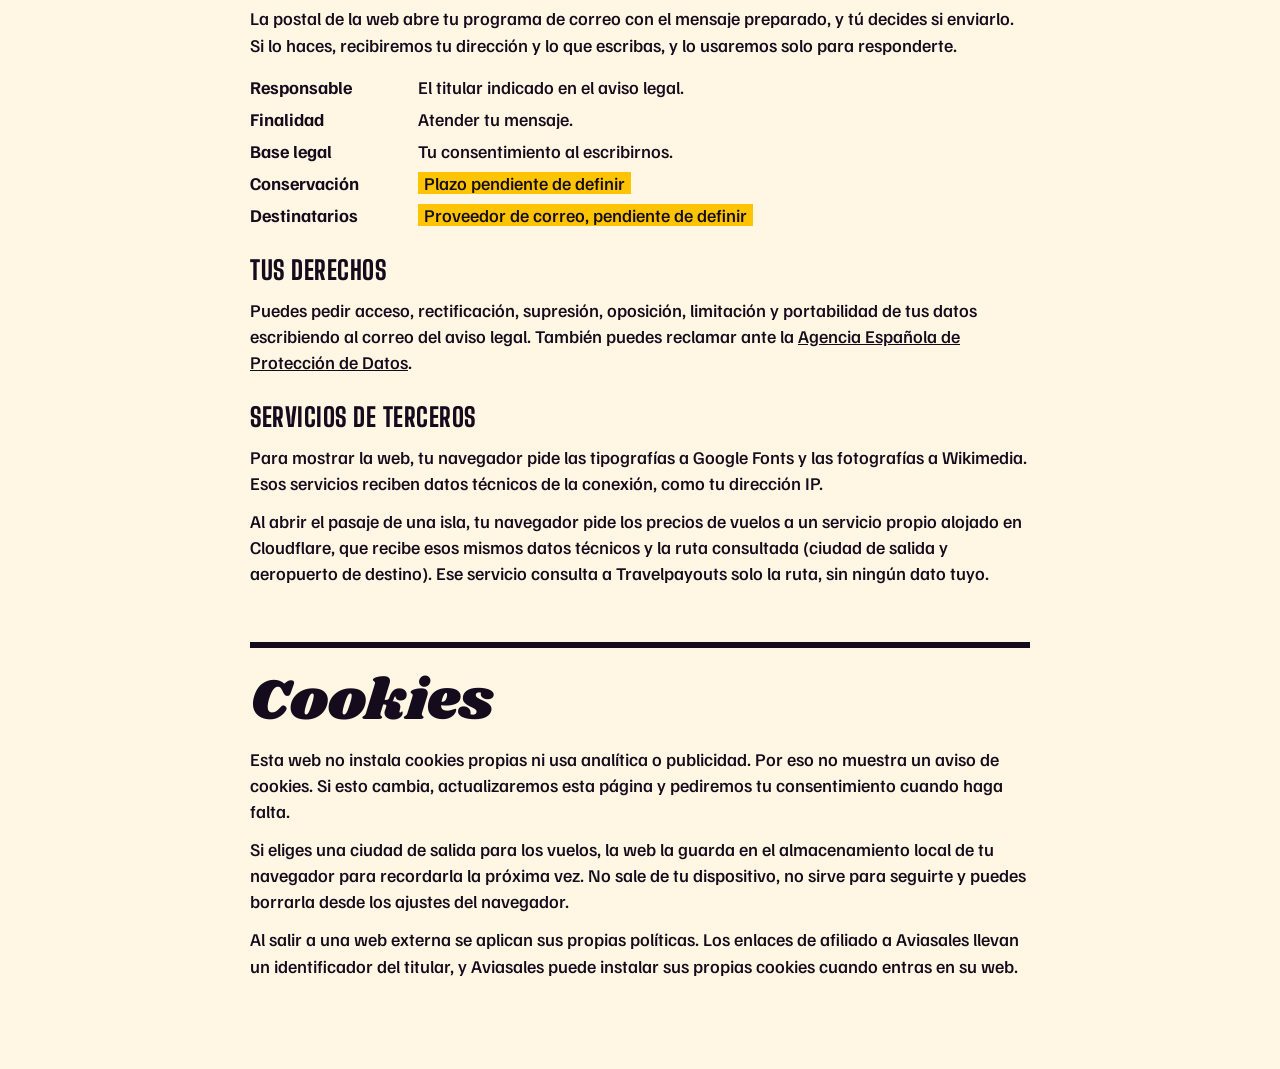
==== commit fa85a9cb: "Publicar web" ====
--- a/legal.html
+++ b/legal.html
@@ -6,11 +6,12 @@
     <meta name="theme-color" content="#ffc400" />
     <meta name="robots" content="noindex" />
     <meta name="description" content="Aviso legal, política de privacidad y uso de cookies de la web." />
-    <title>Aviso legal y privacidad — Canarias</title>
+    <title>Aviso legal y privacidad — weare.ooo</title>
+    <link rel="icon" href="favicon.svg" type="image/svg+xml" />
     <link rel="preconnect" href="https://fonts.googleapis.com" />
     <link rel="preconnect" href="https://fonts.gstatic.com" crossorigin />
     <link href="https://fonts.googleapis.com/css2?family=Big+Shoulders+Display:wght@700;800;900&family=Familjen+Grotesk:wght@400;500;700&family=Shrikhand&display=swap" rel="stylesheet" />
-    <link rel="stylesheet" href="styles.css" />
+    <link rel="stylesheet" href="styles.css?v=a269e54" />
   </head>
   <body class="legal">
     <header class="legal-head">
@@ -40,7 +41,9 @@
           <dt>Registro</dt><dd><mark>Datos registrales y turísticos, si aplican</mark></dd>
         </dl>
         <h3>Qué ofrece esta web</h3>
-        <p>La web publica información y recomendaciones sobre las islas Canarias y enlaza con aerolíneas, navieras y plataformas de alojamiento. No vende billetes ni alojamientos, y no consulta precios ni disponibilidad en tiempo real. Las condiciones, los precios y las reservas dependen de cada proveedor.</p>
+        <p>La web publica información y recomendaciones sobre las islas Canarias y enlaza con aerolíneas, navieras y plataformas de alojamiento. No vende billetes ni alojamientos. Las condiciones, los precios y las reservas dependen de cada proveedor.</p>
+        <p>Los precios que muestra son orientativos y no son ofertas: los de vuelos proceden de búsquedas recientes de otros usuarios en Aviasales, obtenidas a través de Travelpayouts, y los de ferry son tarifas de referencia revisadas a mano. No garantizan precio ni disponibilidad.</p>
+        <p>Algunos enlaces a Aviasales son de afiliado: si reservas a través de ellos, el titular puede recibir una comisión, sin coste añadido para ti.</p>
         <h3>Contenidos y enlaces</h3>
         <p>La información práctica se ofrece como orientación y puede cambiar, así que conviene confirmarla antes de viajar. No controlamos el contenido de las webs externas enlazadas.</p>
         <p>Las fotografías proceden de Wikimedia Commons y mantienen sus licencias, indicadas en el pie de la página principal. El resto de contenidos pertenece a su titular, salvo que se indique lo contrario.</p>
@@ -62,12 +65,14 @@
         <p>Puedes pedir acceso, rectificación, supresión, oposición, limitación y portabilidad de tus datos escribiendo al correo del aviso legal. También puedes reclamar ante la <a href="https://www.aepd.es/" target="_blank" rel="noreferrer">Agencia Española de Protección de Datos</a>.</p>
         <h3>Servicios de terceros</h3>
         <p>Para mostrar la web, tu navegador pide las tipografías a Google Fonts y las fotografías a Wikimedia. Esos servicios reciben datos técnicos de la conexión, como tu dirección IP.</p>
+        <p>Al abrir el pasaje de una isla, tu navegador pide los precios de vuelos a un servicio propio alojado en Cloudflare, que recibe esos mismos datos técnicos y la ruta consultada (ciudad de salida y aeropuerto de destino). Ese servicio consulta a Travelpayouts solo la ruta, sin ningún dato tuyo.</p>
       </section>
 
       <section id="cookies">
         <h2>Cookies</h2>
         <p>Esta web no instala cookies propias ni usa analítica o publicidad. Por eso no muestra un aviso de cookies. Si esto cambia, actualizaremos esta página y pediremos tu consentimiento cuando haga falta.</p>
-        <p>Al salir a una web externa se aplican sus propias políticas.</p>
+        <p>Si eliges una ciudad de salida para los vuelos, la web la guarda en el almacenamiento local de tu navegador para recordarla la próxima vez. No sale de tu dispositivo, no sirve para seguirte y puedes borrarla desde los ajustes del navegador.</p>
+        <p>Al salir a una web externa se aplican sus propias políticas. Los enlaces de afiliado a Aviasales llevan un identificador del titular, y Aviasales puede instalar sus propias cookies cuando entras en su web.</p>
       </section>
     </main>
   </body>
--- a/styles.css
+++ b/styles.css
@@ -11,7 +11,7 @@
   --body: "Familjen Grotesk", "Helvetica Neue", Arial, sans-serif;
   --hand: "Gochi Hand", "Comic Sans MS", cursive;
   --u: min(1vw, 1.6svh);
-  --header: 76px;
+  --header: 96px;
   --teeth: url("data:image/svg+xml,%3Csvg xmlns='http://www.w3.org/2000/svg' width='44' height='22'%3E%3Cpath d='M0 22 22 0l22 22z'/%3E%3C/svg%3E");
   --pinta: url("data:image/svg+xml,%3Csvg xmlns='http://www.w3.org/2000/svg' width='120' height='24'%3E%3Cpath d='M0 0h24L12 24zM24 24h24L36 0z'/%3E%3Ccircle cx='60' cy='12' r='9'/%3E%3Cpath d='M72 0h12v12H72zM84 12h12v12H84zM96 0h12v12H96zM108 12h12v12h-12z'/%3E%3C/svg%3E");
 }
@@ -52,11 +52,13 @@
 .stamp-ink:hover { box-shadow: 7px 7px 0 var(--red); }
 
 /* Cabecera */
-.site-header { position: fixed; z-index: 50; inset: 12px 16px auto; display: flex; align-items: center; justify-content: space-between; gap: 16px; pointer-events: none; }
+.site-header { position: fixed; z-index: 50; inset: 12px 16px auto; display: flex; align-items: flex-start; justify-content: space-between; gap: 16px; pointer-events: none; }
 .site-header > * { pointer-events: auto; }
-.wordmark { display: flex; align-items: center; gap: 10px; padding: 8px 16px 8px 10px; background: var(--ink); color: var(--yellow); font: 800 20px/1 var(--cond); letter-spacing: .03em; text-transform: uppercase; text-decoration: none; }
-.wordmark i { color: var(--pink); font-style: normal; }
-.mark { width: 30px; height: 30px; flex: none; }
+.wordmark { display: flex; align-items: center; padding: 8px; background: var(--ink); text-decoration: none; }
+.logo { display: block; width: auto; height: 56px; overflow: visible; }
+.logo text { fill: var(--yellow); font: 800 72px var(--cond); }
+.logo circle { fill: none; stroke-width: 7; }
+.logo-pins { fill: none; stroke: #a99bb5; stroke-width: 3; stroke-linecap: round; }
 .main-nav { display: flex; align-items: center; background: var(--ink); color: var(--paper); font: 800 20px/1 var(--cond); letter-spacing: .03em; text-transform: uppercase; }
 .main-nav a { padding: 15px 16px; text-decoration: none; transition: color .15s; }
 .main-nav a:hover { color: var(--yellow); }
@@ -65,6 +67,16 @@
 .menu-toggle { display: none; }
 
 /* Portada */
+/* Portada: la marca en el cielo de un atardecer, sobre un sol a franjas que se pone en el mar */
+.portada { --mar: 26%; --sol: min(86vw, 64vh); position: relative; height: 100vh; height: 100svh; min-height: 560px; overflow: hidden; background: var(--yellow); isolation: isolate; }
+.sol { position: absolute; z-index: -1; left: 50%; bottom: calc(var(--mar) - var(--sol) / 4); width: var(--sol); height: var(--sol); transform: translateX(-50%); }
+.portada-mar { position: absolute; z-index: -1; inset: auto 0 0; height: var(--mar); background: var(--cobalt); }
+.marca { position: absolute; left: 50%; top: calc(var(--header) / 2 + (100% - var(--mar)) / 2); width: min(78vw, 600px, (74vh - 120px) * 1.66); height: auto; overflow: visible; color: var(--ink); transform: translate(-50%, -50%); }
+.marca text { font: 700 32px "Unbounded", "Arial Black", sans-serif; }
+.portada-baja { position: absolute; bottom: 24px; left: 50%; display: inline-flex; align-items: center; gap: 8px; padding: 10px 16px; background: var(--ink); color: var(--paper); font: 800 20px/1 var(--cond); letter-spacing: .04em; text-decoration: none; text-transform: uppercase; transform: translateX(-50%); }
+.portada-baja svg { width: 20px; height: 20px; transform: rotate(90deg); }
+.portada-baja:hover { background: var(--red); }
+
 .hero { position: relative; display: flex; flex-direction: column; height: 100svh; min-height: 790px; overflow: hidden; background: var(--yellow); isolation: isolate; }
 .hero-rays { position: absolute; z-index: -1; top: 60%; left: 50%; width: 260vmax; height: 260vmax; margin: -130vmax 0 0 -130vmax; background: repeating-conic-gradient(var(--red) 0 7.5deg, transparent 7.5deg 15deg); animation: spin 140s linear infinite; }
 .hero-copy { display: grid; justify-items: center; padding: calc(var(--header) + 4px) 24px 0; text-align: center; }
@@ -359,6 +371,10 @@
 .row b { display: block; font: 900 28px/1 var(--cond); letter-spacing: .01em; }
 .row small { display: block; margin-top: 3px; font-size: 16px; line-height: 1.25; }
 .row strong { flex: none; font: 800 19px/1 var(--cond); letter-spacing: .03em; text-transform: uppercase; }
+.row .price { display: block; margin-top: 6px; font: 800 21px/1.1 var(--cond); font-style: normal; letter-spacing: .02em; }
+.rows-note { padding: 12px 14px; border: 3px dashed var(--ink); font-size: 17px; line-height: 1.3; }
+.ticket-origin { display: flex; align-items: center; flex-wrap: wrap; gap: 6px 10px; margin-bottom: 12px; font: 800 19px/1 var(--cond); letter-spacing: .03em; text-transform: uppercase; }
+.ticket-origin select { min-height: 44px; padding: 6px 34px 6px 12px; border: 3px solid var(--ink); border-radius: 0; background: var(--paper) url("data:image/svg+xml,%3Csvg xmlns='http://www.w3.org/2000/svg' viewBox='0 0 12 8'%3E%3Cpath d='M1 1l5 5 5-5' fill='none' stroke='%23140c1c' stroke-width='2.5'/%3E%3C/svg%3E") right 10px center / 12px no-repeat; color: var(--ink); font: 800 19px/1 var(--cond); letter-spacing: .03em; text-transform: uppercase; appearance: none; }
 .ticket-source { margin-top: 12px; font-size: 15px; line-height: 1.3; }
 
 @keyframes spin { to { transform: rotate(360deg); } }
@@ -382,7 +398,7 @@
 
 @media (max-width: 999px), (max-height: 639px) {
   .site-header { inset: 8px 10px auto; }
-  .wordmark { font-size: 18px; }
+  .logo { height: 48px; }
   .menu-toggle { position: relative; z-index: 2; display: grid; place-content: center; gap: 7px; width: 48px; height: 48px; padding: 0; border: 0; background: var(--ink); }
   .menu-toggle span { display: block; width: 26px; height: 4px; background: var(--yellow); transition: transform .2s; }
   .menu-toggle[aria-expanded="true"] span:first-child { transform: translateY(5.5px) rotate(45deg); }
@@ -471,7 +487,6 @@
 
 @media (max-width: 640px) {
   body { font-size: 17px; }
-  .wordmark span { font-size: 16px; }
   .banner { font-size: 15px; }
   .ticker-in { font-size: 40px; }
   .ticker b { width: 76px; height: 16px; }
